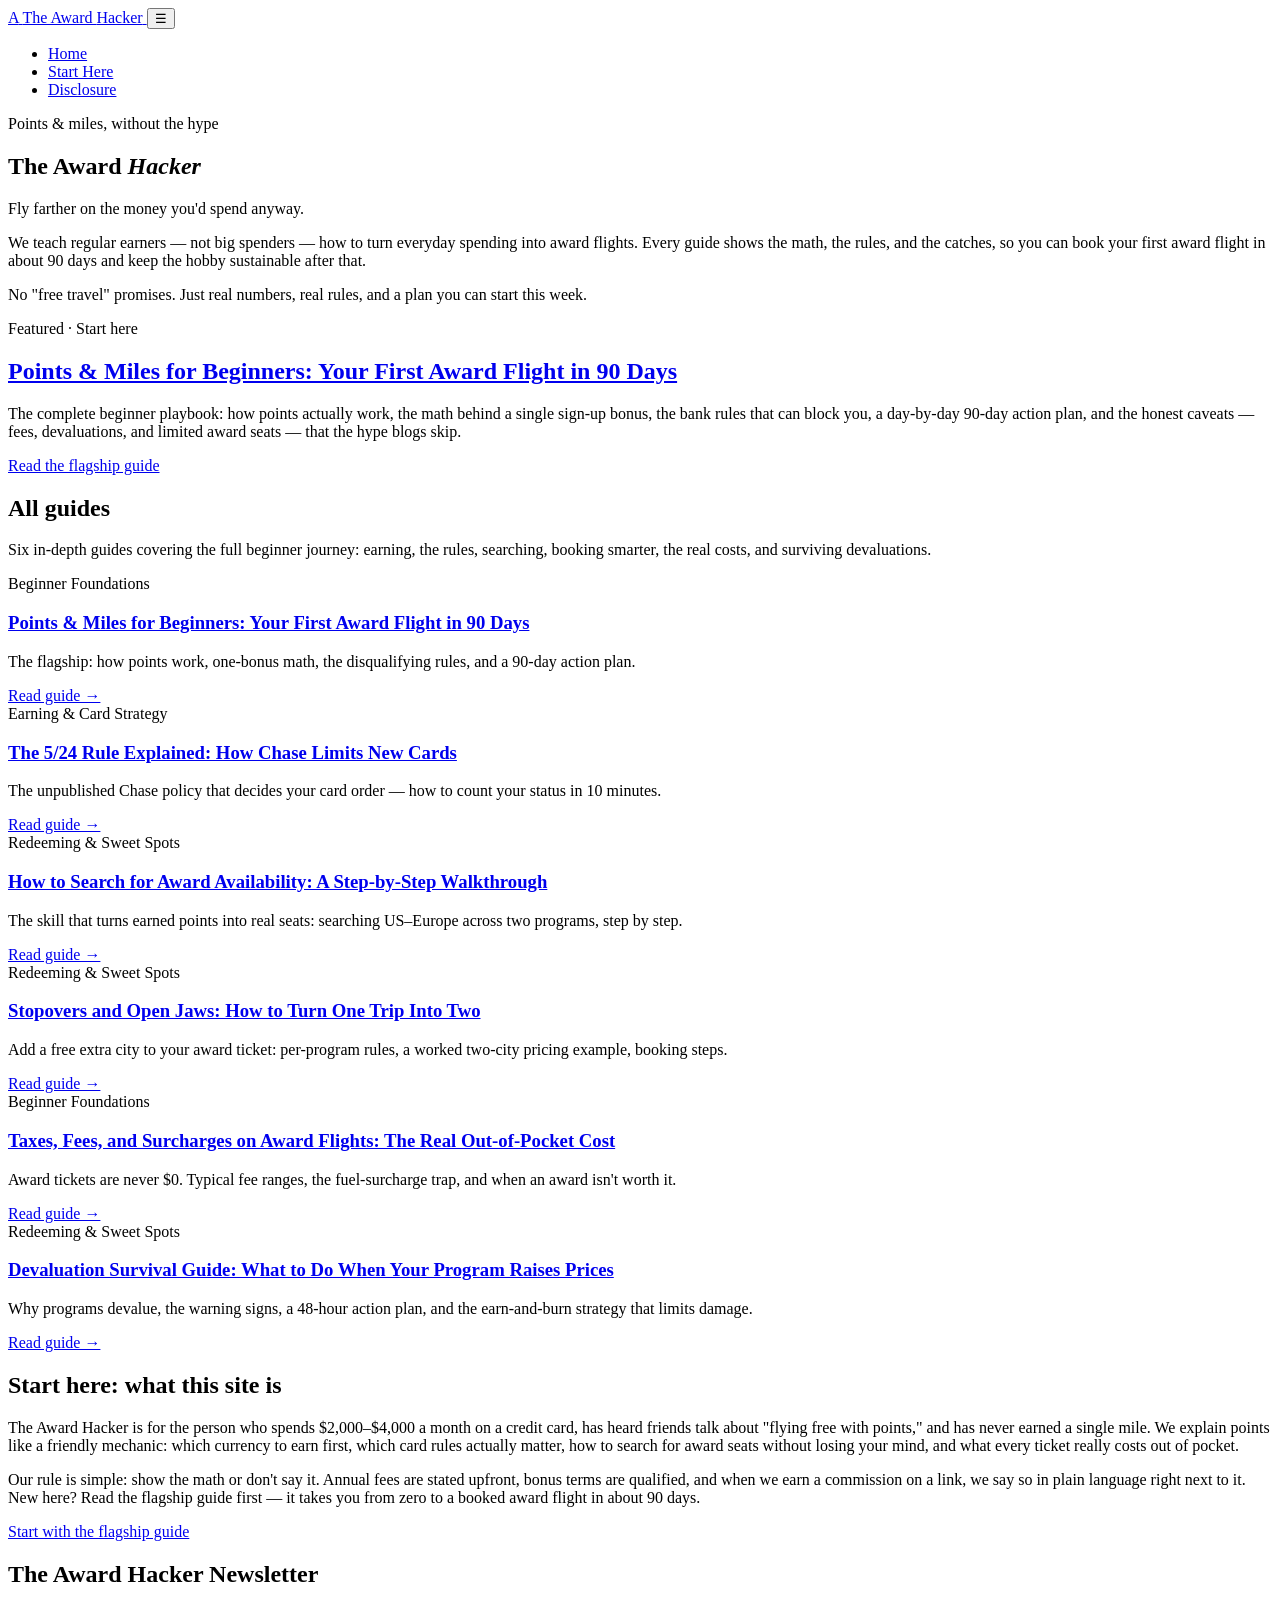
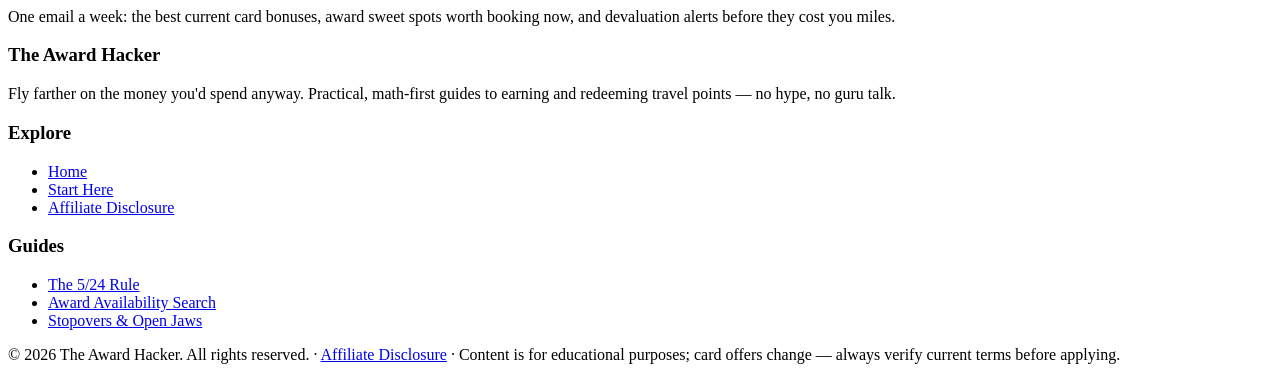
==== index.html @ 439c3b9f "Initial upload: The Award Hacker - budget travel and points" ====
<!DOCTYPE html>
<html lang="en">
<head>
<meta charset="UTF-8">
<meta name="viewport" content="width=device-width, initial-scale=1.0">
<title>The Award Hacker — Fly Farther on the Money You'd Spend Anyway</title>
<meta name="description" content="The Award Hacker teaches regular earners how to turn everyday spending into award flights — with the math, the rules, and the catches. Book your first award flight in about 90 days.">
<meta property="og:title" content="The Award Hacker — Fly Farther on the Money You'd Spend Anyway">
<meta property="og:description" content="Practical, math-first guides to earning and redeeming travel points. No hype, no guru talk — just the real numbers behind award flights.">
<meta property="og:type" content="website">
<link rel="stylesheet" href="styles.css">
<!-- MEDIVAVINE/JOURNEY: paste ad network script here -->
</head>
<body>
<header class="site-header">
  <div class="nav-bar">
    <a class="brand" href="index.html" aria-label="The Award Hacker home">
      <span class="brand-mark" aria-hidden="true">A</span>
      <span class="brand-name">The Award <span>Hacker</span></span>
    </a>
    <button class="nav-toggle" aria-label="Toggle navigation" aria-expanded="false" onclick="document.querySelector('.site-nav').classList.toggle('open');this.setAttribute('aria-expanded',document.querySelector('.site-nav').classList.contains('open'))">&#9776;</button>
    <nav class="site-nav" aria-label="Main navigation">
      <ul>
        <li><a href="index.html">Home</a></li>
        <li><a href="articles/points-miles-beginners-first-award-flight-90-days.html">Start Here</a></li>
        <li><a href="disclosure.html">Disclosure</a></li>
      </ul>
    </nav>
  </div>
</header>

<main>
  <section class="hero">
    <div class="hero-inner">
      <p class="kicker">Points &amp; miles, without the hype</p>
      <h1>The Award <em>Hacker</em></h1>
      <p class="tagline">Fly farther on the money you'd spend anyway.</p>
      <p class="pitch">We teach regular earners &mdash; not big spenders &mdash; how to turn everyday spending into award flights. Every guide shows the math, the rules, and the catches, so you can book your first award flight in about 90 days and keep the hobby sustainable after that.</p>
      <p class="pitch">No "free travel" promises. Just real numbers, real rules, and a plan you can start this week.</p>
    </div>
  </section>

  <div class="wrap">
    <section aria-labelledby="featured-heading">
      <div class="featured">
        <div>
          <span class="badge">Featured &middot; Start here</span>
          <h2 id="featured-heading"><a href="articles/points-miles-beginners-first-award-flight-90-days.html">Points &amp; Miles for Beginners: Your First Award Flight in 90 Days</a></h2>
          <p>The complete beginner playbook: how points actually work, the math behind a single sign-up bonus, the bank rules that can block you, a day-by-day 90-day action plan, and the honest caveats &mdash; fees, devaluations, and limited award seats &mdash; that the hype blogs skip.</p>
          <a class="btn" href="articles/points-miles-beginners-first-award-flight-90-days.html">Read the flagship guide</a>
        </div>
      </div>
    </section>

    <section aria-labelledby="all-guides">
      <h2 class="section-title" id="all-guides">All guides</h2>
      <p class="section-sub">Six in-depth guides covering the full beginner journey: earning, the rules, searching, booking smarter, the real costs, and surviving devaluations.</p>
      <div class="card-grid">
        <article class="card">
          <span class="pill">Beginner Foundations</span>
          <h3><a href="articles/points-miles-beginners-first-award-flight-90-days.html">Points &amp; Miles for Beginners: Your First Award Flight in 90 Days</a></h3>
          <p>The flagship: how points work, one-bonus math, the disqualifying rules, and a 90-day action plan.</p>
          <a class="read-more" href="articles/points-miles-beginners-first-award-flight-90-days.html">Read guide &rarr;</a>
        </article>
        <article class="card">
          <span class="pill">Earning &amp; Card Strategy</span>
          <h3><a href="articles/the-524-rule-explained.html">The 5/24 Rule Explained: How Chase Limits New Cards</a></h3>
          <p>The unpublished Chase policy that decides your card order &mdash; how to count your status in 10 minutes.</p>
          <a class="read-more" href="articles/the-524-rule-explained.html">Read guide &rarr;</a>
        </article>
        <article class="card">
          <span class="pill">Redeeming &amp; Sweet Spots</span>
          <h3><a href="articles/how-to-search-award-availability.html">How to Search for Award Availability: A Step-by-Step Walkthrough</a></h3>
          <p>The skill that turns earned points into real seats: searching US&ndash;Europe across two programs, step by step.</p>
          <a class="read-more" href="articles/how-to-search-award-availability.html">Read guide &rarr;</a>
        </article>
        <article class="card">
          <span class="pill">Redeeming &amp; Sweet Spots</span>
          <h3><a href="articles/stopovers-and-open-jaws.html">Stopovers and Open Jaws: How to Turn One Trip Into Two</a></h3>
          <p>Add a free extra city to your award ticket: per-program rules, a worked two-city pricing example, booking steps.</p>
          <a class="read-more" href="articles/stopovers-and-open-jaws.html">Read guide &rarr;</a>
        </article>
        <article class="card">
          <span class="pill">Beginner Foundations</span>
          <h3><a href="articles/taxes-fees-surcharges-award-flights.html">Taxes, Fees, and Surcharges on Award Flights: The Real Out-of-Pocket Cost</a></h3>
          <p>Award tickets are never $0. Typical fee ranges, the fuel-surcharge trap, and when an award isn't worth it.</p>
          <a class="read-more" href="articles/taxes-fees-surcharges-award-flights.html">Read guide &rarr;</a>
        </article>
        <article class="card">
          <span class="pill">Redeeming &amp; Sweet Spots</span>
          <h3><a href="articles/devaluation-survival-guide.html">Devaluation Survival Guide: What to Do When Your Program Raises Prices</a></h3>
          <p>Why programs devalue, the warning signs, a 48-hour action plan, and the earn-and-burn strategy that limits damage.</p>
          <a class="read-more" href="articles/devaluation-survival-guide.html">Read guide &rarr;</a>
        </article>
      </div>
    </section>

    <div class="two-col">
      <section class="about" aria-labelledby="about-heading">
        <h2 id="about-heading">Start here: what this site is</h2>
        <p>The Award Hacker is for the person who spends $2,000&ndash;$4,000 a month on a credit card, has heard friends talk about "flying free with points," and has never earned a single mile. We explain points like a friendly mechanic: which currency to earn first, which card rules actually matter, how to search for award seats without losing your mind, and what every ticket really costs out of pocket.</p>
        <p>Our rule is simple: show the math or don't say it. Annual fees are stated upfront, bonus terms are qualified, and when we earn a commission on a link, we say so in plain language right next to it. New here? Read the flagship guide first &mdash; it takes you from zero to a booked award flight in about 90 days.</p>
        <p><a class="btn" href="articles/points-miles-beginners-first-award-flight-90-days.html">Start with the flagship guide</a></p>
      </section>
      <section class="newsletter" aria-labelledby="newsletter-heading">
        <h2 id="newsletter-heading">The Award Hacker Newsletter</h2>
        <p>One email a week: the best current card bonuses, award sweet spots worth booking now, and devaluation alerts before they cost you miles.</p>
        <!-- NEWSLETTER: paste Beehiiv/Substack embed here -->
      </section>
    </div>
  </div>
</main>

<footer class="site-footer">
  <div class="footer-inner">
    <div>
      <h3>The Award Hacker</h3>
      <p>Fly farther on the money you'd spend anyway. Practical, math-first guides to earning and redeeming travel points &mdash; no hype, no guru talk.</p>
    </div>
    <div>
      <h3>Explore</h3>
      <ul>
        <li><a href="index.html">Home</a></li>
        <li><a href="articles/points-miles-beginners-first-award-flight-90-days.html">Start Here</a></li>
        <li><a href="disclosure.html">Affiliate Disclosure</a></li>
      </ul>
    </div>
    <div>
      <h3>Guides</h3>
      <ul>
        <li><a href="articles/the-524-rule-explained.html">The 5/24 Rule</a></li>
        <li><a href="articles/how-to-search-award-availability.html">Award Availability Search</a></li>
        <li><a href="articles/stopovers-and-open-jaws.html">Stopovers &amp; Open Jaws</a></li>
      </ul>
    </div>
  </div>
  <div class="footer-legal">
    <p>&copy; 2026 The Award Hacker. All rights reserved. &middot; <a href="disclosure.html">Affiliate Disclosure</a> &middot; Content is for educational purposes; card offers change &mdash; always verify current terms before applying.</p>
  </div>
</footer>
</body>
</html>
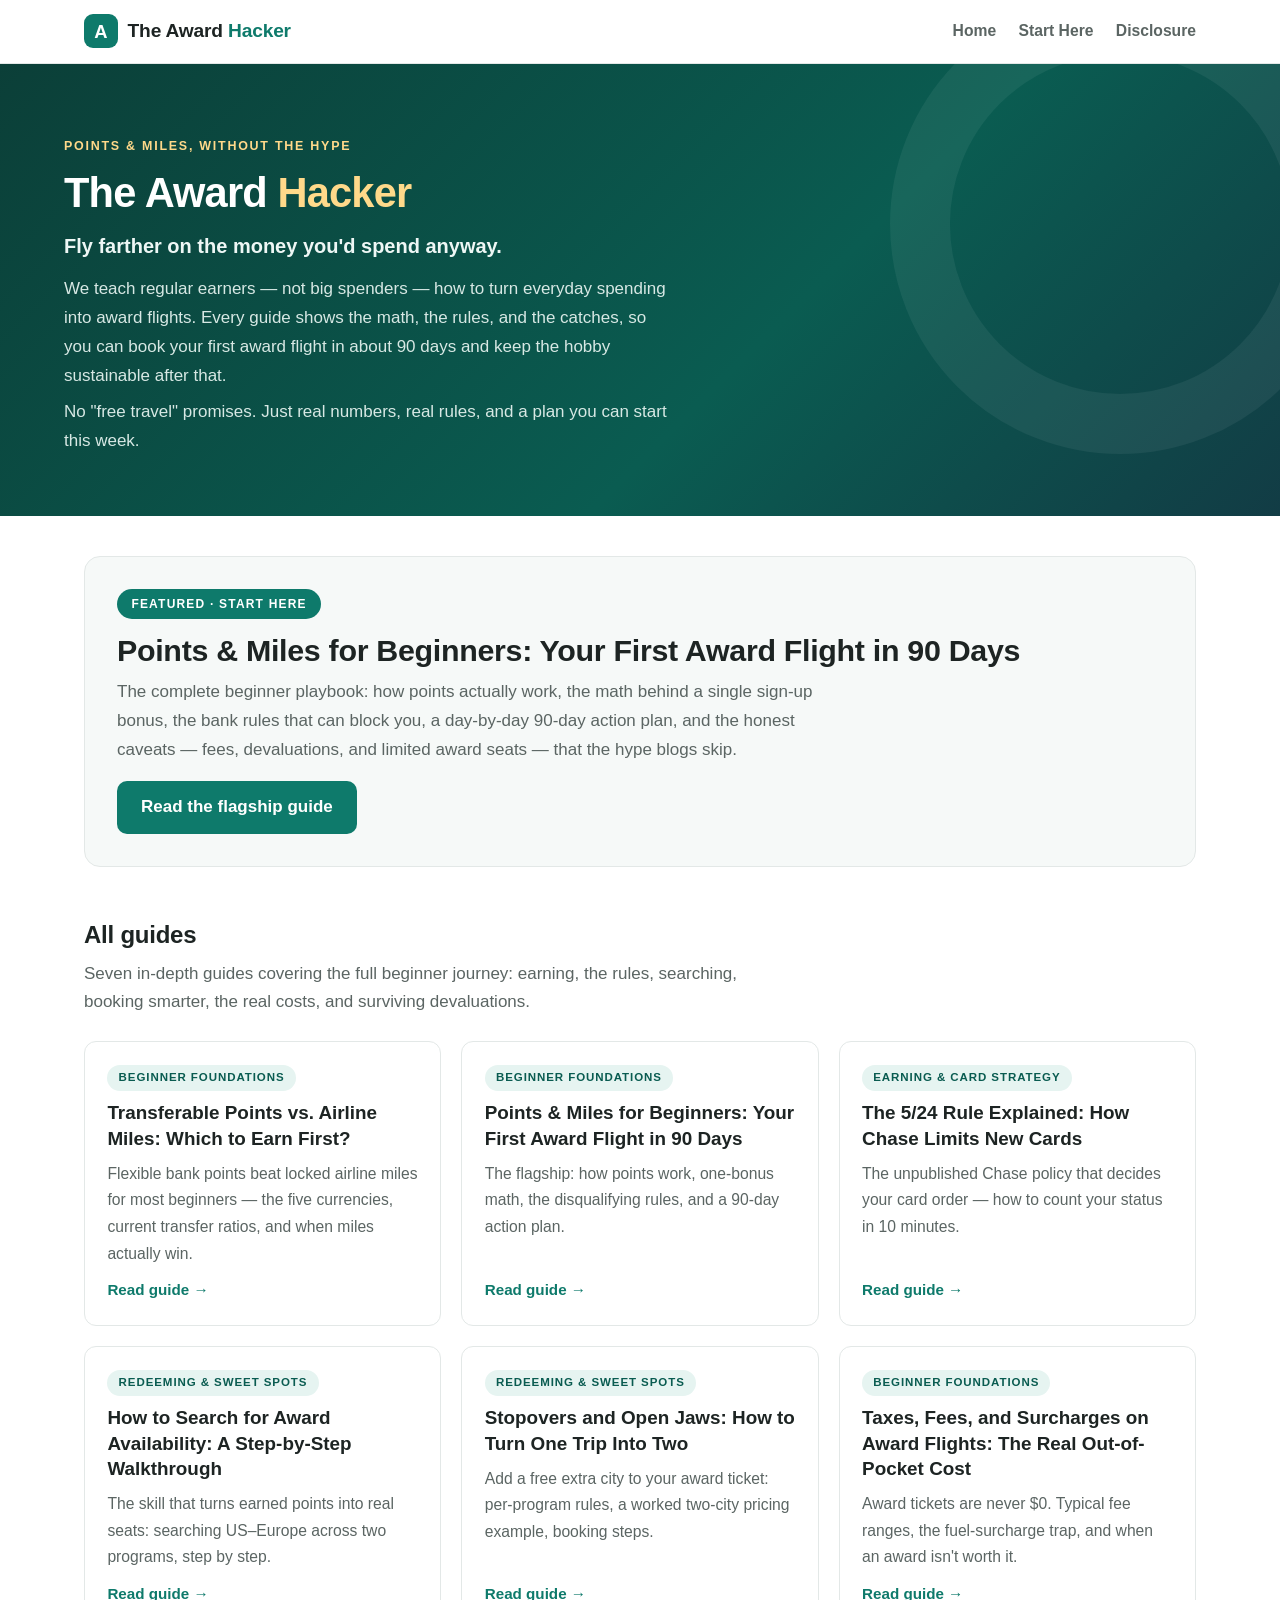
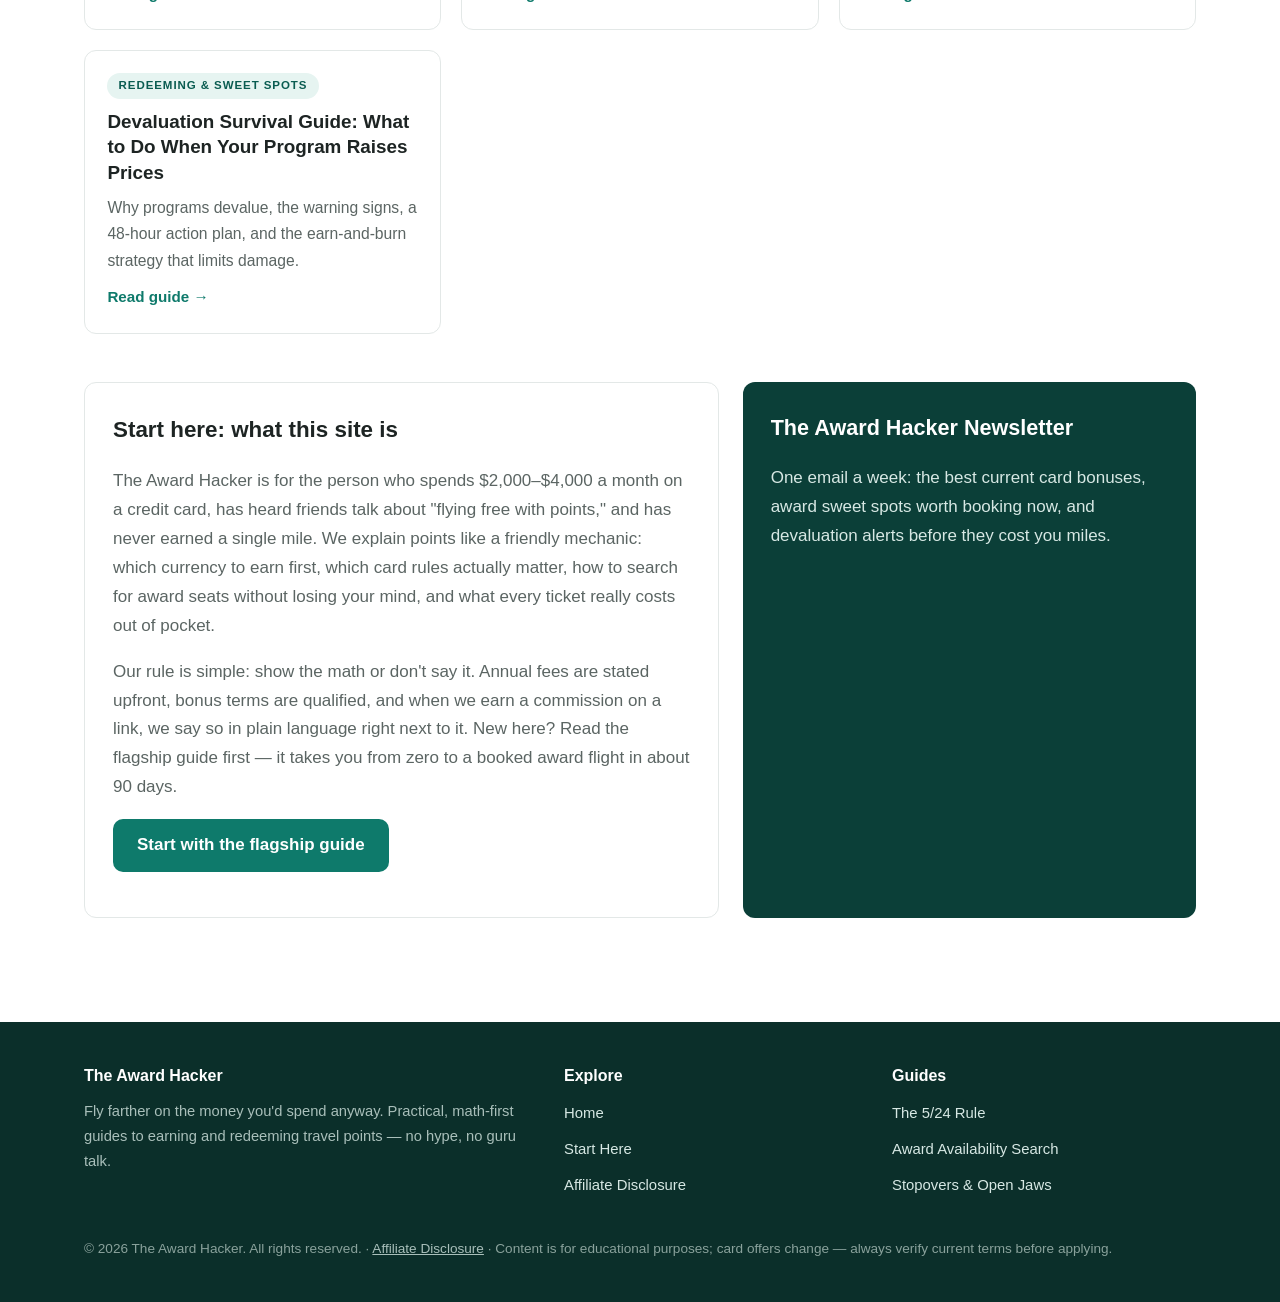
==== commit 88a91ed9: "Sync index.html with new article" ====
--- a/index.html
+++ b/index.html
@@ -54,8 +54,14 @@
 
     <section aria-labelledby="all-guides">
       <h2 class="section-title" id="all-guides">All guides</h2>
-      <p class="section-sub">Six in-depth guides covering the full beginner journey: earning, the rules, searching, booking smarter, the real costs, and surviving devaluations.</p>
+      <p class="section-sub">Seven in-depth guides covering the full beginner journey: earning, the rules, searching, booking smarter, the real costs, and surviving devaluations.</p>
       <div class="card-grid">
+        <article class="card">
+          <span class="pill">Beginner Foundations</span>
+          <h3><a href="articles/transferable-points-vs-airline-miles.html">Transferable Points vs. Airline Miles: Which to Earn First?</a></h3>
+          <p>Flexible bank points beat locked airline miles for most beginners &mdash; the five currencies, current transfer ratios, and when miles actually win.</p>
+          <a class="read-more" href="articles/transferable-points-vs-airline-miles.html">Read guide &rarr;</a>
+        </article>
         <article class="card">
           <span class="pill">Beginner Foundations</span>
           <h3><a href="articles/points-miles-beginners-first-award-flight-90-days.html">Points &amp; Miles for Beginners: Your First Award Flight in 90 Days</a></h3>
--- a/styles.css
+++ b/styles.css
@@ -0,0 +1,289 @@
+/* The Award Hacker — editorial blog styles */
+:root {
+  --accent: #0e7a6b;          /* deep teal */
+  --accent-dark: #0a5c51;
+  --accent-soft: #e6f4f1;
+  --ink: #1d2423;
+  --muted: #5b6563;
+  --line: #e3e8e7;
+  --paper: #ffffff;
+  --wash: #f6f9f8;
+  --gold: #c98a1b;           /* small highlights only */
+  --radius: 12px;
+  --maxw: 72rem;
+  --measure: 44rem;
+}
+
+* { box-sizing: border-box; }
+
+body {
+  margin: 0;
+  color: var(--ink);
+  background: var(--paper);
+  font-family: -apple-system, BlinkMacSystemFont, "Segoe UI", Roboto, Helvetica, Arial, sans-serif;
+  line-height: 1.7;
+  font-size: 1.0625rem;
+}
+
+img, svg { max-width: 100%; height: auto; }
+
+/* ---------- header / nav ---------- */
+.site-header {
+  border-bottom: 1px solid var(--line);
+  background: var(--paper);
+  position: sticky;
+  top: 0;
+  z-index: 20;
+}
+.nav-bar {
+  max-width: var(--maxw);
+  margin: 0 auto;
+  padding: 0.9rem 1.25rem;
+  display: flex;
+  align-items: center;
+  justify-content: space-between;
+  gap: 1rem;
+}
+.brand {
+  display: flex;
+  align-items: center;
+  gap: 0.6rem;
+  text-decoration: none;
+  color: var(--ink);
+}
+.brand-mark {
+  width: 34px; height: 34px;
+  border-radius: 9px;
+  background: var(--accent);
+  color: #fff;
+  display: inline-flex;
+  align-items: center;
+  justify-content: center;
+  font-weight: 800;
+  font-size: 1.15rem;
+}
+.brand-name { font-weight: 800; font-size: 1.2rem; letter-spacing: -0.01em; }
+.brand-name span { color: var(--accent); }
+
+.nav-toggle {
+  display: none;
+  background: none;
+  border: 1px solid var(--line);
+  border-radius: 8px;
+  padding: 0.45rem 0.65rem;
+  font-size: 1.2rem;
+  cursor: pointer;
+  color: var(--ink);
+}
+.site-nav ul {
+  list-style: none;
+  margin: 0; padding: 0;
+  display: flex;
+  gap: 1.4rem;
+}
+.site-nav a {
+  color: var(--muted);
+  text-decoration: none;
+  font-weight: 600;
+  font-size: 0.98rem;
+}
+.site-nav a:hover { color: var(--accent); }
+
+/* ---------- hero ---------- */
+.hero {
+  background: linear-gradient(135deg, #0b3f38 0%, var(--accent-dark) 60%, #123c45 100%);
+  color: #fff;
+  padding: 4.5rem 1.25rem 3.75rem;
+  position: relative;
+  overflow: hidden;
+}
+.hero::after {
+  content: "";
+  position: absolute;
+  right: -70px; top: -70px;
+  width: 340px; height: 340px;
+  border-radius: 50%;
+  border: 60px solid rgba(255,255,255,0.06);
+}
+.hero-inner { max-width: var(--maxw); margin: 0 auto; position: relative; z-index: 1; }
+.hero .kicker {
+  text-transform: uppercase;
+  letter-spacing: 0.14em;
+  font-size: 0.78rem;
+  font-weight: 700;
+  color: #ffd98a;
+  margin: 0 0 0.75rem;
+}
+.hero h1 { font-size: 2.6rem; line-height: 1.15; margin: 0 0 0.75rem; letter-spacing: -0.02em; max-width: 20ch; }
+.hero h1 em { font-style: normal; color: #ffd98a; }
+.hero .tagline { font-size: 1.25rem; font-weight: 600; margin: 0 0 0.75rem; color: #eef7f5; }
+.hero .pitch { max-width: 38rem; color: #d7e8e4; margin: 0; }
+.hero .pitch + .pitch { margin-top: 0.5rem; }
+
+/* ---------- layout ---------- */
+.wrap { max-width: var(--maxw); margin: 0 auto; padding: 2.5rem 1.25rem; }
+.section-title {
+  font-size: 1.5rem;
+  letter-spacing: -0.01em;
+  margin: 0 0 0.25rem;
+}
+.section-sub { color: var(--muted); margin: 0 0 1.5rem; max-width: 44rem; }
+
+/* ---------- cards & grids ---------- */
+.card-grid {
+  display: grid;
+  grid-template-columns: repeat(auto-fill, minmax(290px, 1fr));
+  gap: 1.25rem;
+}
+.card {
+  border: 1px solid var(--line);
+  border-radius: var(--radius);
+  padding: 1.4rem;
+  background: var(--paper);
+  display: flex;
+  flex-direction: column;
+  gap: 0.6rem;
+  transition: transform .12s ease, box-shadow .12s ease;
+}
+.card:hover { transform: translateY(-3px); box-shadow: 0 10px 24px rgba(10,60,52,0.10); }
+.card .pill {
+  align-self: flex-start;
+  font-size: 0.72rem;
+  font-weight: 700;
+  text-transform: uppercase;
+  letter-spacing: 0.08em;
+  color: var(--accent-dark);
+  background: var(--accent-soft);
+  border-radius: 999px;
+  padding: 0.2rem 0.7rem;
+}
+.card h3 { margin: 0; font-size: 1.18rem; line-height: 1.35; }
+.card h3 a { color: var(--ink); text-decoration: none; }
+.card h3 a:hover { color: var(--accent); }
+.card p { margin: 0; color: var(--muted); font-size: 0.98rem; }
+.card .read-more { margin-top: auto; font-weight: 700; color: var(--accent); text-decoration: none; font-size: 0.95rem; }
+
+.featured {
+  display: grid;
+  grid-template-columns: 1fr;
+  gap: 1.5rem;
+  border: 1px solid var(--line);
+  border-radius: 16px;
+  padding: 2rem;
+  margin-bottom: 3rem;
+  background: var(--wash);
+  position: relative;
+  overflow: hidden;
+}
+.featured .badge {
+  display: inline-block;
+  font-size: 0.75rem; font-weight: 800;
+  text-transform: uppercase; letter-spacing: 0.1em;
+  color: #fff; background: var(--accent);
+  border-radius: 999px; padding: 0.3rem 0.9rem;
+  margin-bottom: 0.4rem;
+}
+.featured h2 { margin: 0.3rem 0 0.6rem; font-size: 1.9rem; line-height: 1.25; letter-spacing: -0.01em; }
+.featured h2 a { color: var(--ink); text-decoration: none; }
+.featured h2 a:hover { color: var(--accent); }
+.featured p { color: var(--muted); margin: 0 0 1rem; max-width: 46rem; }
+.btn {
+  display: inline-block;
+  background: var(--accent);
+  color: #fff;
+  font-weight: 700;
+  text-decoration: none;
+  padding: 0.75rem 1.5rem;
+  border-radius: 10px;
+}
+.btn:hover { background: var(--accent-dark); }
+
+/* ---------- about / newsletter ---------- */
+.two-col { display: grid; grid-template-columns: 1.4fr 1fr; gap: 1.5rem; margin-top: 3rem; }
+.about, .newsletter {
+  border: 1px solid var(--line);
+  border-radius: var(--radius);
+  padding: 1.75rem;
+}
+.about { background: var(--paper); }
+.about h2 { margin-top: 0; font-size: 1.4rem; }
+.about p { color: var(--muted); }
+.newsletter { background: #0b3f38; color: #fff; border: none; }
+.newsletter h2 { margin-top: 0; font-size: 1.35rem; }
+.newsletter p { color: #d7e8e4; }
+
+/* ---------- article pages ---------- */
+.crumbs { max-width: var(--measure); margin: 0 auto; padding: 1.5rem 1.25rem 0; font-size: 0.92rem; }
+.crumbs a { color: var(--accent); text-decoration: none; font-weight: 600; }
+.prose { max-width: var(--measure); margin: 0 auto; padding: 1rem 1.25rem 3rem; }
+.prose h1 { font-size: 2.2rem; line-height: 1.2; letter-spacing: -0.02em; margin: 0.4rem 0 0.75rem; }
+.byline { color: var(--muted); font-size: 0.95rem; margin-bottom: 0.25rem; }
+.byline strong { color: var(--ink); }
+.pubdate { color: var(--muted); font-size: 0.9rem; margin: 0 0 1.25rem; }
+.aff-notice {
+  background: var(--accent-soft);
+  border-left: 4px solid var(--accent);
+  border-radius: 0 10px 10px 0;
+  padding: 0.85rem 1.1rem;
+  font-size: 0.92rem;
+  color: var(--ink);
+  margin: 0 0 1.75rem;
+}
+.aff-notice a { color: var(--accent-dark); font-weight: 700; }
+.prose h2 { font-size: 1.55rem; margin: 2.4rem 0 0.8rem; letter-spacing: -0.01em; }
+.prose h3 { font-size: 1.2rem; margin: 1.8rem 0 0.6rem; }
+.prose p, .prose li { color: #2c3432; }
+.prose ul, .prose ol { padding-left: 1.4rem; }
+.prose li { margin-bottom: 0.45rem; }
+.prose a { color: var(--accent-dark); }
+.prose blockquote {
+  border-left: 4px solid var(--gold);
+  margin: 1.5rem 0; padding: 0.4rem 1.1rem;
+  background: #fdf8ec; border-radius: 0 10px 10px 0;
+  font-style: italic; color: #4a4436;
+}
+.prose table { width: 100%; border-collapse: collapse; margin: 1.4rem 0; font-size: 0.95rem; }
+.prose th, .prose td { border: 1px solid var(--line); padding: 0.6rem 0.8rem; text-align: left; }
+.prose th { background: var(--wash); }
+.faq { background: var(--wash); border: 1px solid var(--line); border-radius: var(--radius); padding: 1.5rem; margin-top: 2.5rem; }
+.faq h2 { margin-top: 0; }
+.faq p { margin-bottom: 1rem; }
+.faq strong.q { display: block; color: var(--ink); margin-bottom: 0.2rem; }
+
+.keep-reading { border-top: 2px solid var(--line); margin-top: 3rem; padding-top: 1.75rem; }
+.keep-reading h2 { font-size: 1.4rem; }
+.keep-reading ul { list-style: none; padding: 0; display: grid; gap: 0.7rem; }
+.keep-reading a { color: var(--accent-dark); font-weight: 600; text-decoration: none; }
+.keep-reading a:hover { text-decoration: underline; }
+
+/* ---------- footer ---------- */
+.site-footer { background: #0b2f2a; color: #cfe0dc; margin-top: 4rem; }
+.footer-inner {
+  max-width: var(--maxw); margin: 0 auto;
+  padding: 2.5rem 1.25rem 1.5rem;
+  display: grid; gap: 1.5rem;
+  grid-template-columns: 1.5fr 1fr 1fr;
+}
+.footer-inner h3 { color: #fff; font-size: 1rem; margin: 0 0 0.6rem; }
+.footer-inner p { font-size: 0.92rem; color: #a9bfba; margin: 0.3rem 0; }
+.footer-inner ul { list-style: none; margin: 0; padding: 0; display: grid; gap: 0.45rem; }
+.footer-inner a { color: #d7e8e4; text-decoration: none; font-size: 0.93rem; }
+.footer-inner a:hover { color: #fff; text-decoration: underline; }
+.footer-legal { max-width: var(--maxw); margin: 0 auto; padding: 0 1.25rem 1.75rem; font-size: 0.85rem; color: #8aa29c; }
+.footer-legal a { color: #a9bfba; }
+
+/* ---------- responsive ---------- */
+@media (max-width: 720px) {
+  .hero h1 { font-size: 2rem; }
+  .prose h1 { font-size: 1.75rem; }
+  .nav-toggle { display: block; }
+  .site-nav { display: none; width: 100%; }
+  .site-nav.open { display: block; }
+  .nav-bar { flex-wrap: wrap; }
+  .site-nav ul { flex-direction: column; gap: 0; padding: 0.5rem 0; }
+  .site-nav li { border-top: 1px solid var(--line); }
+  .site-nav a { display: block; padding: 0.7rem 0; }
+  .two-col { grid-template-columns: 1fr; }
+  .footer-inner { grid-template-columns: 1fr; }
+  .featured { padding: 1.4rem; }
+}
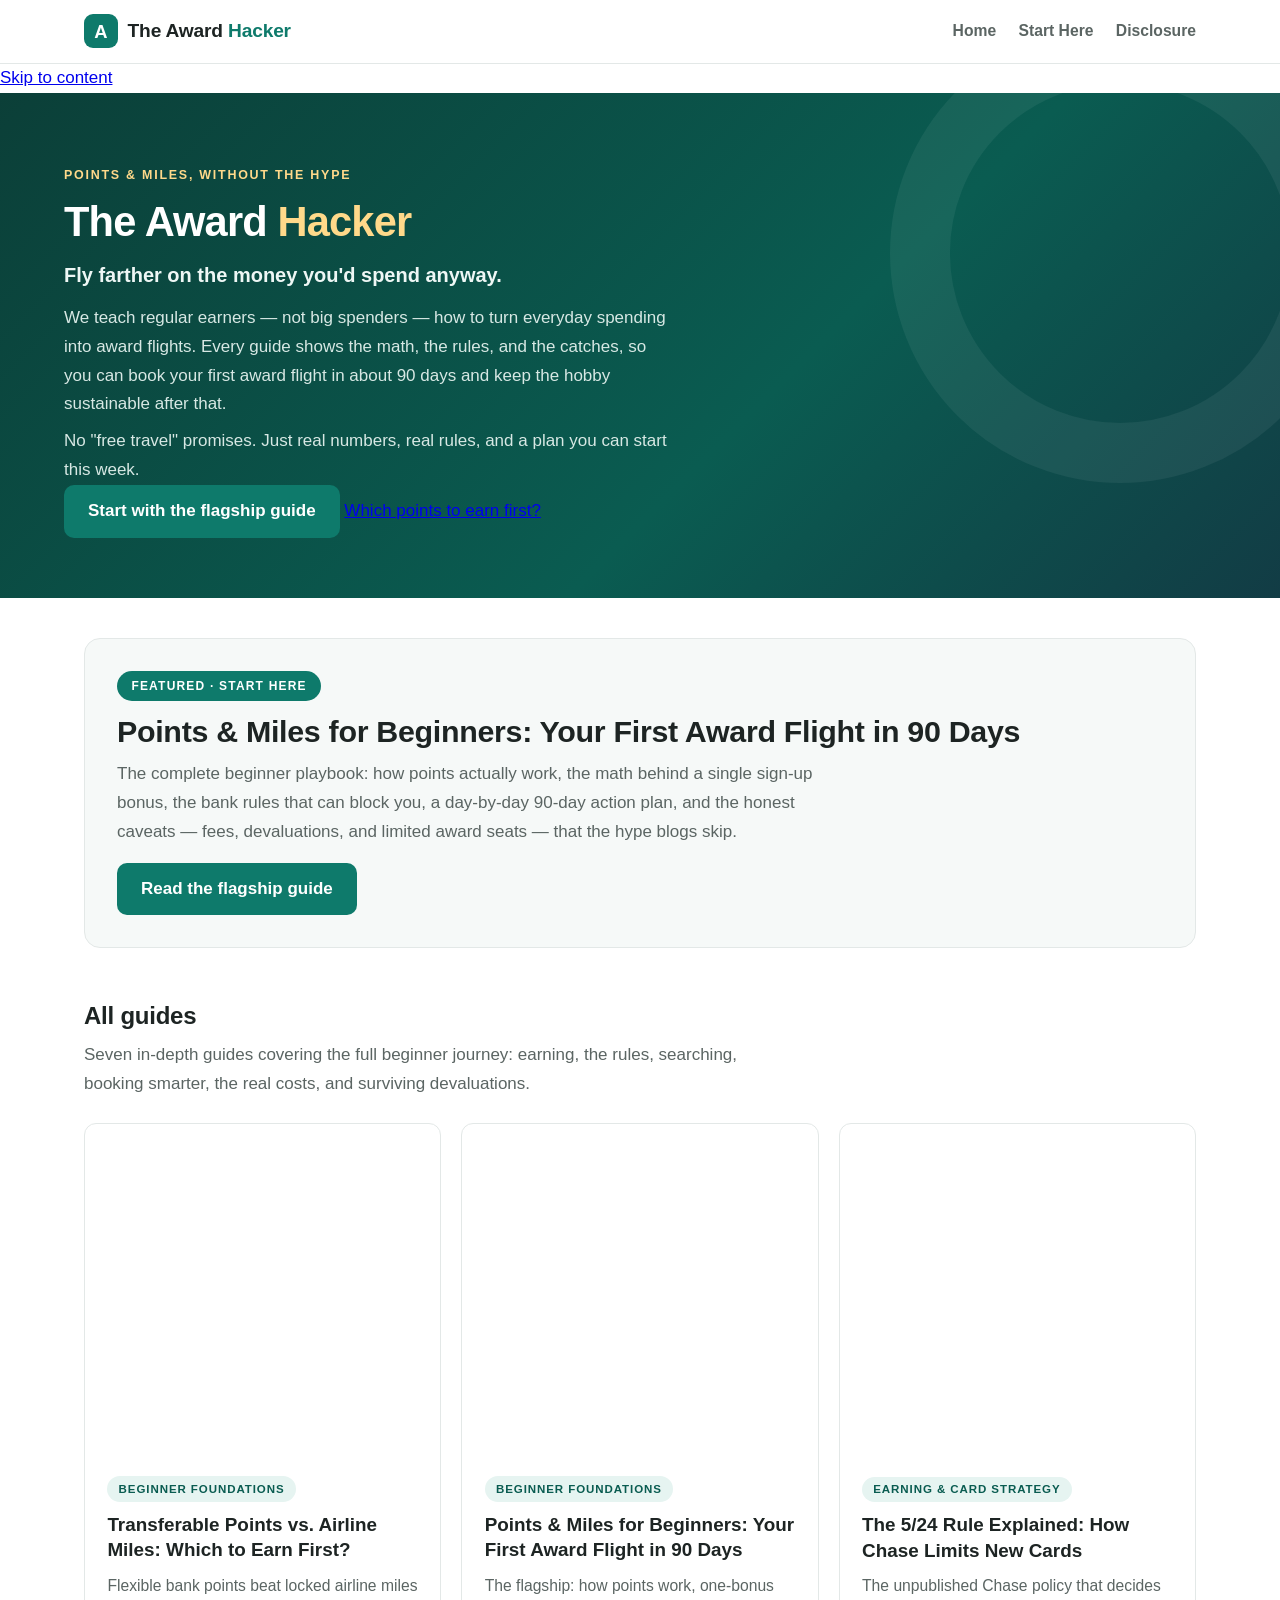
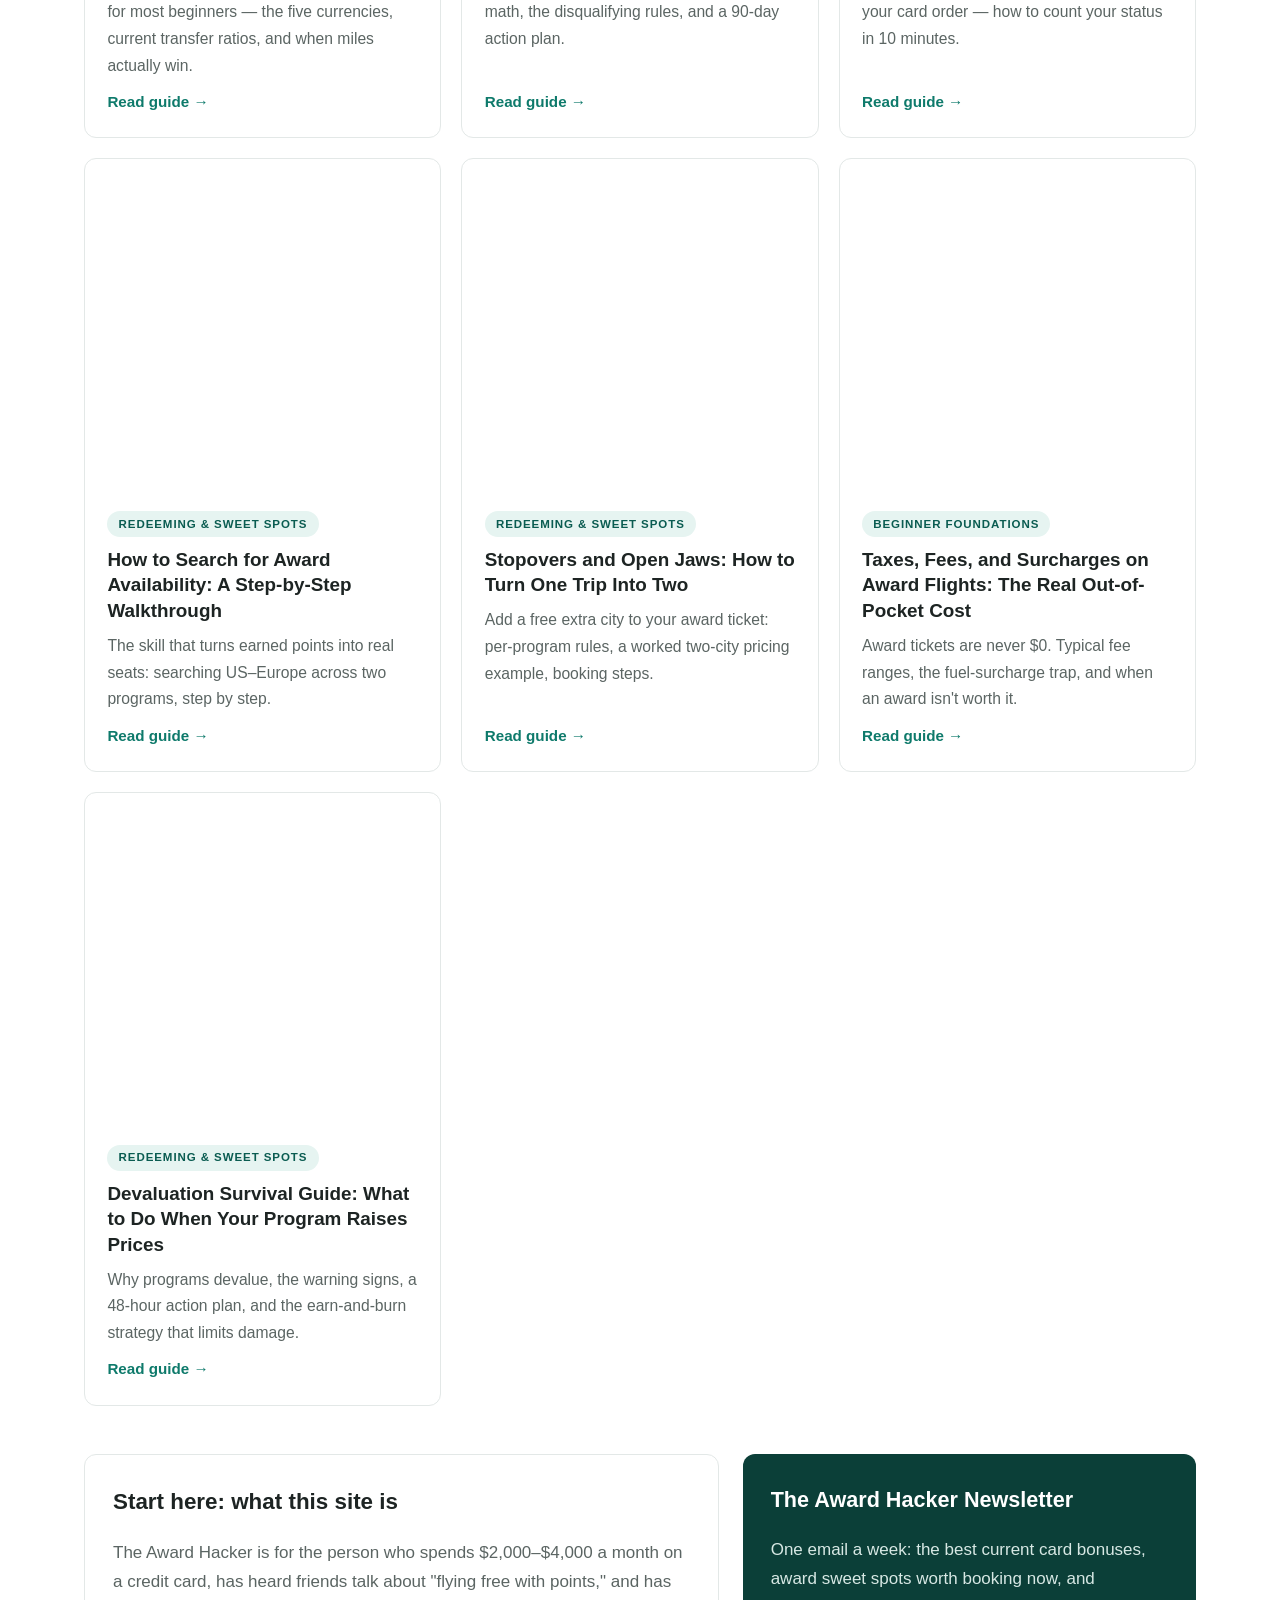
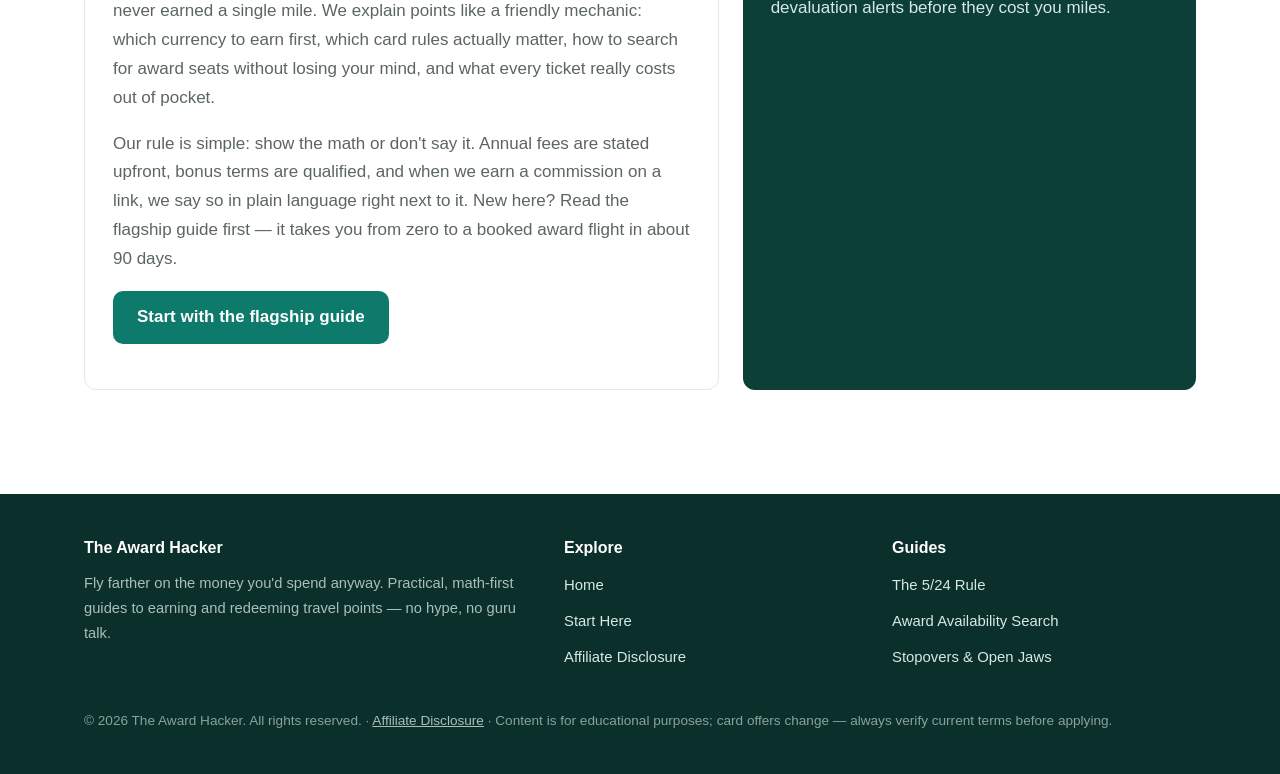
==== commit 32f1e1c0: "Improvement pass: update index.html" ====
--- a/index.html
+++ b/index.html
@@ -5,6 +5,8 @@
 <meta name="viewport" content="width=device-width, initial-scale=1.0">
 <title>The Award Hacker — Fly Farther on the Money You'd Spend Anyway</title>
 <meta name="description" content="The Award Hacker teaches regular earners how to turn everyday spending into award flights — with the math, the rules, and the catches. Book your first award flight in about 90 days.">
+<link rel="canonical" href="https://budget-travel-points.pages.dev/">
+<meta property="og:url" content="https://budget-travel-points.pages.dev/">
 <meta property="og:title" content="The Award Hacker — Fly Farther on the Money You'd Spend Anyway">
 <meta property="og:description" content="Practical, math-first guides to earning and redeeming travel points. No hype, no guru talk — just the real numbers behind award flights.">
 <meta property="og:type" content="website">
@@ -29,7 +31,8 @@
   </div>
 </header>
 
-<main>
+<a class="skip-link" href="#main">Skip to content</a>
+<main id="main">
   <section class="hero">
     <div class="hero-inner">
       <p class="kicker">Points &amp; miles, without the hype</p>
@@ -37,6 +40,10 @@
       <p class="tagline">Fly farther on the money you'd spend anyway.</p>
       <p class="pitch">We teach regular earners &mdash; not big spenders &mdash; how to turn everyday spending into award flights. Every guide shows the math, the rules, and the catches, so you can book your first award flight in about 90 days and keep the hobby sustainable after that.</p>
       <p class="pitch">No "free travel" promises. Just real numbers, real rules, and a plan you can start this week.</p>
+      <div class="cta-row">
+        <a class="btn" href="articles/points-miles-beginners-first-award-flight-90-days.html">Start with the flagship guide</a>
+        <a class="btn-ghost" href="articles/transferable-points-vs-airline-miles.html">Which points to earn first?</a>
+      </div>
     </div>
   </section>
 
@@ -57,42 +64,49 @@
       <p class="section-sub">Seven in-depth guides covering the full beginner journey: earning, the rules, searching, booking smarter, the real costs, and surviving devaluations.</p>
       <div class="card-grid">
         <article class="card">
+          <span class="card-art art-foundations" aria-hidden="true"><svg viewBox="0 0 24 24" fill="none" stroke="#fff" stroke-width="1.8" stroke-linecap="round" stroke-linejoin="round"><circle cx="12" cy="12" r="9"/><path d="M14.8 9.2l-2.2 4.4-4.4 2.2 2.2-4.4z" fill="#fff" stroke="none"/></svg></span>
           <span class="pill">Beginner Foundations</span>
           <h3><a href="articles/transferable-points-vs-airline-miles.html">Transferable Points vs. Airline Miles: Which to Earn First?</a></h3>
           <p>Flexible bank points beat locked airline miles for most beginners &mdash; the five currencies, current transfer ratios, and when miles actually win.</p>
           <a class="read-more" href="articles/transferable-points-vs-airline-miles.html">Read guide &rarr;</a>
         </article>
         <article class="card">
+          <span class="card-art art-foundations" aria-hidden="true"><svg viewBox="0 0 24 24" fill="none" stroke="#fff" stroke-width="1.8" stroke-linecap="round" stroke-linejoin="round"><circle cx="12" cy="12" r="9"/><path d="M14.8 9.2l-2.2 4.4-4.4 2.2 2.2-4.4z" fill="#fff" stroke="none"/></svg></span>
           <span class="pill">Beginner Foundations</span>
           <h3><a href="articles/points-miles-beginners-first-award-flight-90-days.html">Points &amp; Miles for Beginners: Your First Award Flight in 90 Days</a></h3>
           <p>The flagship: how points work, one-bonus math, the disqualifying rules, and a 90-day action plan.</p>
           <a class="read-more" href="articles/points-miles-beginners-first-award-flight-90-days.html">Read guide &rarr;</a>
         </article>
         <article class="card">
+          <span class="card-art art-earning" aria-hidden="true"><svg viewBox="0 0 24 24" fill="none" stroke="#fff" stroke-width="1.8" stroke-linecap="round"><rect x="3" y="6" width="18" height="13" rx="2.5"/><path d="M3 10h18"/><path d="M6.5 14.5h4"/></svg></span>
           <span class="pill">Earning &amp; Card Strategy</span>
           <h3><a href="articles/the-524-rule-explained.html">The 5/24 Rule Explained: How Chase Limits New Cards</a></h3>
           <p>The unpublished Chase policy that decides your card order &mdash; how to count your status in 10 minutes.</p>
           <a class="read-more" href="articles/the-524-rule-explained.html">Read guide &rarr;</a>
         </article>
         <article class="card">
+          <span class="card-art art-redeeming" aria-hidden="true"><svg viewBox="0 0 24 24" fill="none" stroke="#fff" stroke-width="1.8" stroke-linecap="round" stroke-linejoin="round"><path d="M21 3L10.5 13.5"/><path d="M21 3l-6.8 18-3.7-7.5L3 9.8z" fill="#fff" stroke="none" opacity="0.25"/><path d="M21 3L10.5 13.5M21 3l-6.8 18-3.7-7.5L3 9.8z"/></svg></span>
           <span class="pill">Redeeming &amp; Sweet Spots</span>
           <h3><a href="articles/how-to-search-award-availability.html">How to Search for Award Availability: A Step-by-Step Walkthrough</a></h3>
           <p>The skill that turns earned points into real seats: searching US&ndash;Europe across two programs, step by step.</p>
           <a class="read-more" href="articles/how-to-search-award-availability.html">Read guide &rarr;</a>
         </article>
         <article class="card">
+          <span class="card-art art-redeeming" aria-hidden="true"><svg viewBox="0 0 24 24" fill="none" stroke="#fff" stroke-width="1.8" stroke-linecap="round" stroke-linejoin="round"><path d="M21 3L10.5 13.5"/><path d="M21 3l-6.8 18-3.7-7.5L3 9.8z" fill="#fff" stroke="none" opacity="0.25"/><path d="M21 3L10.5 13.5M21 3l-6.8 18-3.7-7.5L3 9.8z"/></svg></span>
           <span class="pill">Redeeming &amp; Sweet Spots</span>
           <h3><a href="articles/stopovers-and-open-jaws.html">Stopovers and Open Jaws: How to Turn One Trip Into Two</a></h3>
           <p>Add a free extra city to your award ticket: per-program rules, a worked two-city pricing example, booking steps.</p>
           <a class="read-more" href="articles/stopovers-and-open-jaws.html">Read guide &rarr;</a>
         </article>
         <article class="card">
+          <span class="card-art art-foundations" aria-hidden="true"><svg viewBox="0 0 24 24" fill="none" stroke="#fff" stroke-width="1.8" stroke-linecap="round" stroke-linejoin="round"><circle cx="12" cy="12" r="9"/><path d="M14.8 9.2l-2.2 4.4-4.4 2.2 2.2-4.4z" fill="#fff" stroke="none"/></svg></span>
           <span class="pill">Beginner Foundations</span>
           <h3><a href="articles/taxes-fees-surcharges-award-flights.html">Taxes, Fees, and Surcharges on Award Flights: The Real Out-of-Pocket Cost</a></h3>
           <p>Award tickets are never $0. Typical fee ranges, the fuel-surcharge trap, and when an award isn't worth it.</p>
           <a class="read-more" href="articles/taxes-fees-surcharges-award-flights.html">Read guide &rarr;</a>
         </article>
         <article class="card">
+          <span class="card-art art-redeeming" aria-hidden="true"><svg viewBox="0 0 24 24" fill="none" stroke="#fff" stroke-width="1.8" stroke-linecap="round" stroke-linejoin="round"><path d="M21 3L10.5 13.5"/><path d="M21 3l-6.8 18-3.7-7.5L3 9.8z" fill="#fff" stroke="none" opacity="0.25"/><path d="M21 3L10.5 13.5M21 3l-6.8 18-3.7-7.5L3 9.8z"/></svg></span>
           <span class="pill">Redeeming &amp; Sweet Spots</span>
           <h3><a href="articles/devaluation-survival-guide.html">Devaluation Survival Guide: What to Do When Your Program Raises Prices</a></h3>
           <p>Why programs devalue, the warning signs, a 48-hour action plan, and the earn-and-burn strategy that limits damage.</p>
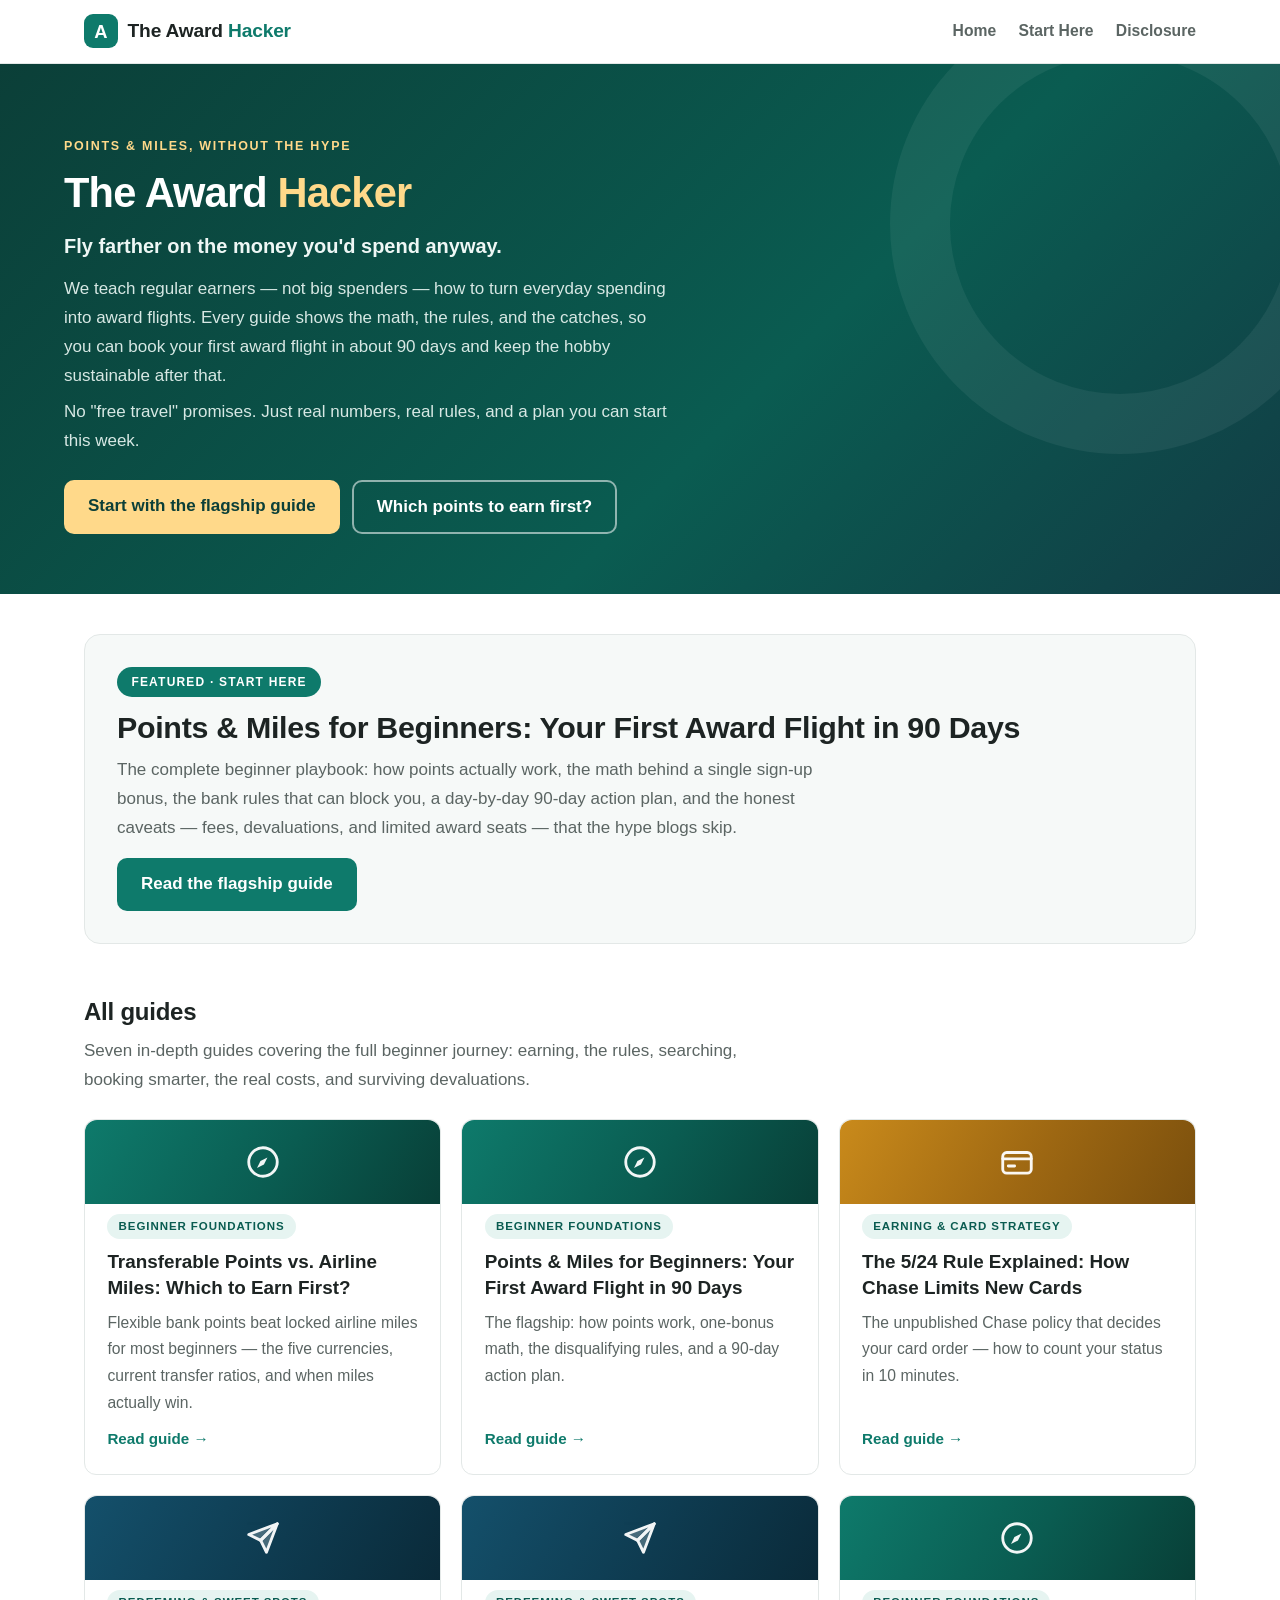
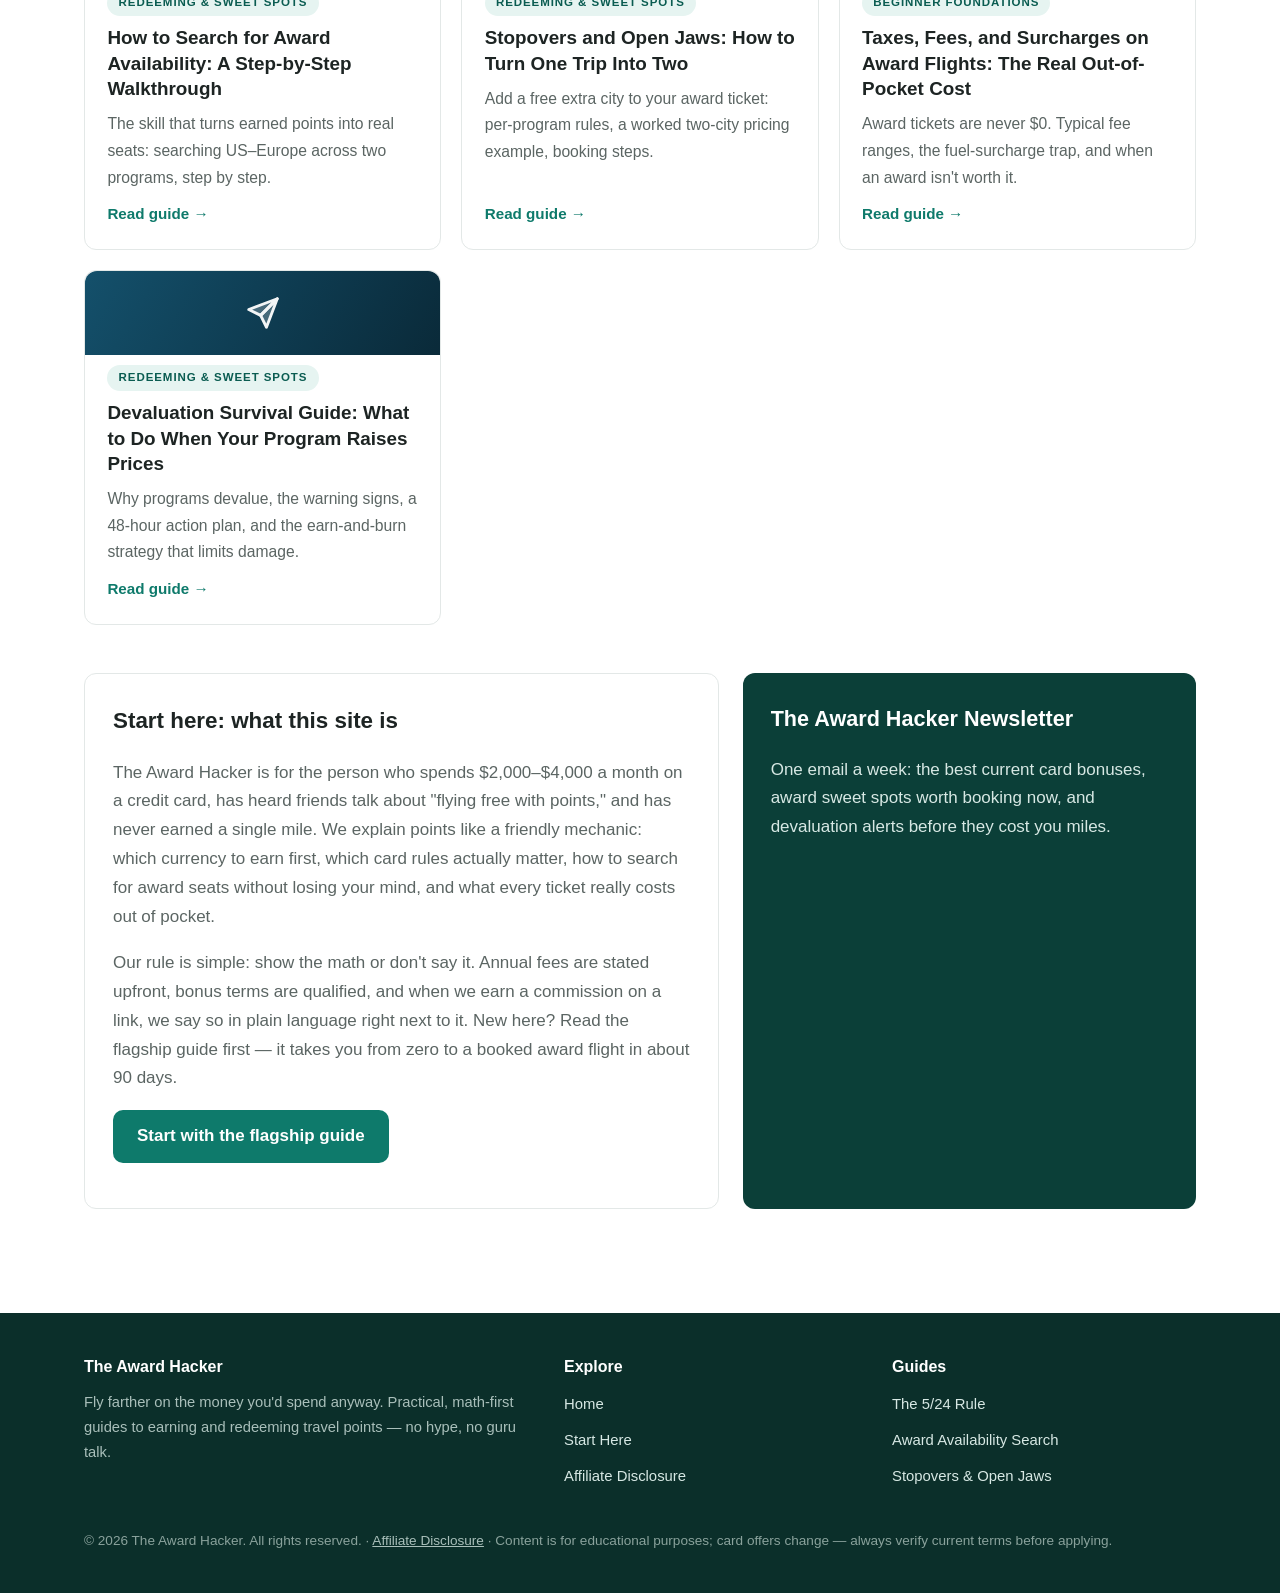
==== commit 13e580df: "Update index.html (functionality upgrade)" ====
--- a/index.html
+++ b/index.html
@@ -11,6 +11,7 @@
 <meta property="og:description" content="Practical, math-first guides to earning and redeeming travel points. No hype, no guru talk — just the real numbers behind award flights.">
 <meta property="og:type" content="website">
 <link rel="stylesheet" href="styles.css">
+<script>try{var t=localStorage.getItem("tah-theme");if(!t)t=matchMedia("(prefers-color-scheme: dark)").matches?"dark":"light";if(t==="dark")document.documentElement.dataset.theme="dark";}catch(e){}</script>
 <!-- MEDIVAVINE/JOURNEY: paste ad network script here -->
 </head>
 <body>
@@ -158,5 +159,6 @@
     <p>&copy; 2026 The Award Hacker. All rights reserved. &middot; <a href="disclosure.html">Affiliate Disclosure</a> &middot; Content is for educational purposes; card offers change &mdash; always verify current terms before applying.</p>
   </div>
 </footer>
+<script src="assets/site.js" defer></script>
 </body>
 </html>
--- a/styles.css
+++ b/styles.css
@@ -16,6 +16,26 @@
 
 * { box-sizing: border-box; }
 
+/* ---------- accessibility ---------- */
+.skip-link {
+  position: absolute;
+  left: 1rem; top: -4rem;
+  background: var(--accent-dark);
+  color: #fff;
+  font-weight: 700;
+  text-decoration: none;
+  padding: 0.6rem 1.1rem;
+  border-radius: 0 0 10px 10px;
+  z-index: 100;
+  transition: top .15s ease;
+}
+.skip-link:focus { top: 0; color: #fff; }
+a:focus-visible, button:focus-visible {
+  outline: 3px solid var(--gold);
+  outline-offset: 2px;
+  border-radius: 4px;
+}
+
 body {
   margin: 0;
   color: var(--ink);
@@ -119,6 +139,19 @@
 .hero .tagline { font-size: 1.25rem; font-weight: 600; margin: 0 0 0.75rem; color: #eef7f5; }
 .hero .pitch { max-width: 38rem; color: #d7e8e4; margin: 0; }
 .hero .pitch + .pitch { margin-top: 0.5rem; }
+.hero .cta-row { margin-top: 1.5rem; display: flex; flex-wrap: wrap; gap: 0.8rem; }
+.hero .btn { background: #ffd98a; color: #0b3f38; }
+.hero .btn:hover { background: #fff; color: #0b3f38; }
+.hero .btn-ghost {
+  display: inline-block;
+  border: 2px solid rgba(255,255,255,0.55);
+  color: #fff;
+  font-weight: 700;
+  text-decoration: none;
+  padding: 0.65rem 1.4rem;
+  border-radius: 10px;
+}
+.hero .btn-ghost:hover { border-color: #fff; background: rgba(255,255,255,0.08); }
 
 /* ---------- layout ---------- */
 .wrap { max-width: var(--maxw); margin: 0 auto; padding: 2.5rem 1.25rem; }
@@ -146,6 +179,19 @@
   transition: transform .12s ease, box-shadow .12s ease;
 }
 .card:hover { transform: translateY(-3px); box-shadow: 0 10px 24px rgba(10,60,52,0.10); }
+.card-art {
+  margin: -1.4rem -1.4rem 0;
+  border-radius: var(--radius) var(--radius) 0 0;
+  height: 84px;
+  display: flex;
+  align-items: center;
+  justify-content: center;
+  overflow: hidden;
+}
+.card-art svg { width: 38px; height: 38px; opacity: 0.95; }
+.art-foundations { background: linear-gradient(120deg, #0e7a6b, #0a5c51 55%, #083f37); }
+.art-earning     { background: linear-gradient(120deg, #c98a1b, #9d6712 55%, #7a4f0d); }
+.art-redeeming   { background: linear-gradient(120deg, #14506b, #0e3b50 55%, #0a2a39); }
 .card .pill {
   align-self: flex-start;
   font-size: 0.72rem;
